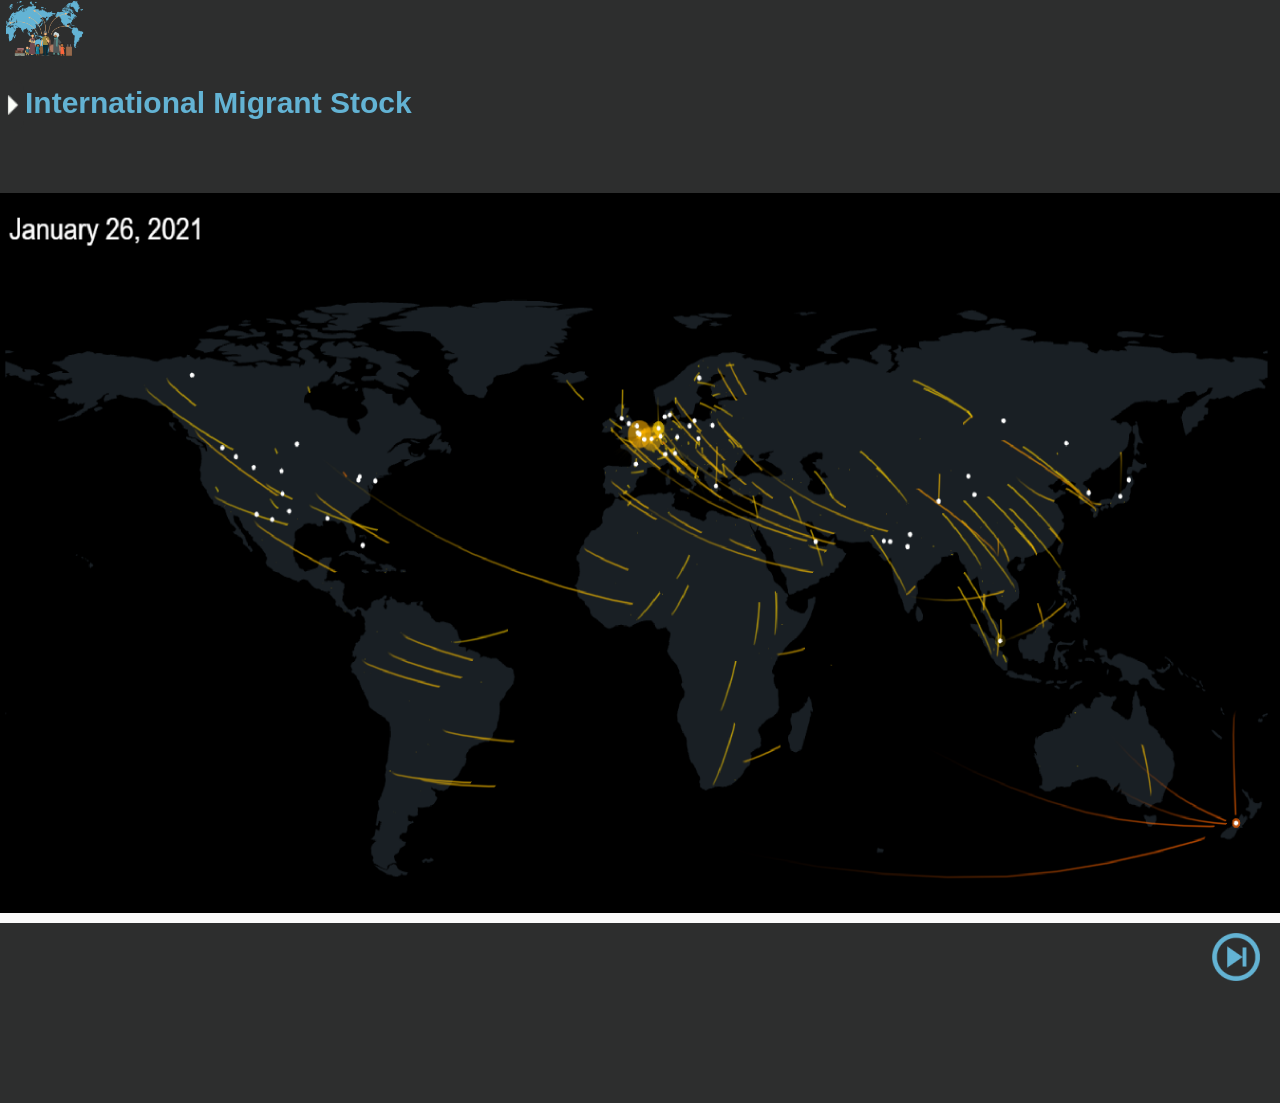
==== index.html @ cf48b449 "Merge branch 'main' of https://github.com/danigit/world_migration_visualization into main" ====
<!DOCTYPE html>
<html lang="it">

    <head>
        <meta charset="UTF-8" />
        <meta name="viewport" content="width=device-width, initial-scale=1.0" />
        <link rel="shortcut icon" href="app/img/browser_logo.png" />
        <title>International Migration</title>

        <!--LOCAL tuvalu CSS-->
        <link rel="stylesheet" href="app/css/home.css" />
        <link rel="stylesheet" href="app/css/custom.css" />
        <link rel="stylesheet" href="app/css/menu.css" />
        <link rel="stylesheet" href="app/css/statistics.css" />
        <link rel="stylesheet" href="app/css/compare.css" />
        <link rel="stylesheet" href="app/css/country.css" />
        <link rel="stylesheet" href="app/css/vendor/angular-material.min.css" />

        <!--CDN'S CSS-->
        <link href="https://fonts.googleapis.com/css?family=Iceberg|Kodchasan|Nova+Cut|Oswald" rel="stylesheet" />

        <!-- D3 -->
        <script src="app/js/vendor/d3.js"></script>
        <script src="app/js/vendor/d3-selection-multi.js"></script>
        <script src="app/js/vendor/topojson.js"></script>

        <!-- OTHER -->
        <link rel="stylesheet" type="text/css" href="node_modules/angularjs-slider/dist/rzslider.css" />
    </head>

    <body ng-app="main">
        <ui-view></ui-view>

        <!--DEFAULT JS-->
        <script src="app/js/vendor/angular.min.js"></script>
        <script src="app/js/vendor/angular-ui-router.min.js"></script>
        <script src="app/js/vendor/angular-material.min.js"></script>
        <script src="app/js/vendor/angular-aria.js"></script>
        <script src="app/js/vendor/angular-animate.js"></script>

        <!--CUSTOM JS-->
        <script src="app/js/configurations.js"></script>
        <script src="app/js/index.js"></script>
        <script src="app/js/directives/radio_buttons.js"></script>
        <script src="app/js/directives/feed.js"></script>
        <script src="app/js/directives/top_countries.js"></script>
        <script src="app/js/services/data_service.js"></script>
        <script src="app/js/services/country_service.js"></script>
        <script src="app/js/controllers/home_controller.js"></script>
        <script src="app/js/controllers/menu_controller.js"></script>
        <script src="app/js/controllers/statistics_controller.js"></script>
        <script src="app/js/controllers/compare_controller.js"></script>
        <script src="app/js/controllers/country_controller.js"></script>
        <script src="app/js/controllers/nav_bar_controller.js"></script>
        <script src="app/resources/lang.js"></script>
        <script src="node_modules/angularjs-slider/dist/rzslider.min.js"></script>
    </body>

</html>
---- app/css/home.css ----
#home-button {
    position: absolute;
    left: 0;
    top: 0;
    z-index: 10;
}

#open-menu-button {
    background-color: #2d2e2e;
    position: absolute;
    left: 0;
    top: 80px;
    border-bottom-right-radius: 10px;
    border-top-right-radius: 10px;
    z-index: 10;
}

#open-menu-button:hover {
    padding-left: 10px;
    padding-right: 10px;
}

#open-menu-icon {
    width: 20px;
    padding: 15px 1px 12px 3px;
}

#home-button-icon {
    width: 20px;
    padding: 15px 1px 12px 3px;
}

.full-height {
    height: 100vh;
}

.feed-container {
    background-color: #707070;
    padding: 10px 20px;
    border-radius: 16px;
    color: white;
    margin-left: 10px;
    font-size: x-large;
    margin-right: 10px;
}

md-sidenav {
    max-width: 2000px !important;
    width: 100% !important;
}
---- app/css/custom.css ----
/******************************************************************
DISPLAY
*******************************************************************/

.hide {
    display: none !important;
}

.display-none {
    display: none;
    -webkit-animation: slide-down 0.5s ease-out;
    -moz-animation: slide-down 0.5s ease-out;
}

.display-flex {
    display: flex;
}

.display-block {
    display: block !important;
}

.position-absolute {
    position: absolute !important;
}

.position-relative {
    position: relative !important;
}

.parent-size {
    width: 100%;
    height: 100%;
}

.min-width-350-px {
    min-width: 350px !important;
}

.max-width-500-px {
    max-width: 500px;
}

.width-0 {
    width: 0;
}

.width-100 {
    width: 100%;
}

.width-90 {
    width: 90%;
}

.width-80 {
    width: 80%;
}

.width-60 {
    width: 60%;
}

.width-15 {
    width: 15%;
}

.width-20 {
    width: 20%;
}

.width-70 {
    width: 70%;
}

.width-30 {
    width: 30%;
}

.width-25 {
    width: 25%;
}

.width-50 {
    width: 50%;
}

.width-30 {
    width: 30%;
}

.height-100 {
    height: 100%;
}

.height-80 {
    height: 80%;
}

.height-20 {
    height: 20%;
}
/******************************************************************
FONTS
*******************************************************************/

.text-center {
    text-align: center !important;
}

.text-bold {
    font-weight: bold;
}

.font-size-medium {
    font-size: medium !important;
}

.font-size-xxx-large {
    font-size: xxx-large;
}

.font-size-x-large {
    font-size: x-large;
}

.font-size-small {
    font-size: small !important;
}

/******************************************************************
MARGINS
*******************************************************************/

.margin-auto {
    margin: auto !important;
}

.margin-none {
    margin: 0 !important;
}

.margin-top-20 {
    margin-top: 20%;
}

.margin-top-15-px {
    margin-top: 15px;
}

.margin-top-20-px {
    margin-top: 20px !important;
}

.margin-top-40-px {
    margin-top: 40px !important;
}

.margin-top-60-px {
    margin-top: 60px !important;
}

.margin-top-10-px {
    margin-top: 10px !important;
}

.margin-right-10-px {
    margin-right: 10px;
}

.margin-right-20-px {
    margin-right: 20px;
}

.margin-right-40-px {
    margin-right: 40px;
}

.margin-right-5 {
    margin-right: 5%;
}

.margin-left-20px {
    margin-left: 20px !important;
}

.margin-left-50-px {
    margin-left: 50px !important;
}

.margin-right-50-px {
    margin-right: 50px !important;
}

.margin-lr-auto {
    margin-left: auto !important;
    margin-right: auto !important;
}

.margin-lr-40-px {
    margin-left: 40px;
    margin-right: 40px;
}

/******************************************************************
MARGINS
*******************************************************************/

.padding-10-px {
    padding: 10px;
}

.padding-left-20px {
    padding-left: 20px;
}

.padding-lr-20-px {
    padding-left: 20px;
    padding-right: 20px;
}

.padding-top-bottom-5px {
    padding: 0 5px 0 5px !important;
}

/******************************************************************
COLOR
*******************************************************************/

.color-white {
    color: #ffffff !important;
}

.color-lightgray {
    color: #b0b0b0 !important;
}

.color-black {
    color: #000000;
}

.color-darkcyan {
    color: #63b3d4 !important;
}

.color-darkgray {
    color: #1d1f1f;
}
/******************************************************************
OTHER
*******************************************************************/

.text-justify {
    text-align: justify;
}

.overflow-x-none {
    overflow-x: unset !important;
}

.overflow-auto {
    overflow: auto !important;
}

.overflow-y-scroll {
    overflow-y: scroll;
}

.cursor-pointer {
    cursor: pointer;
}

.outline-none {
    outline: none;
}

.zindex-0 {
    z-index: 0 !important;
}

.zindex-100 {
    z-index: 100 !important;
}

.position-fixed {
    position: fixed !important;
}

.border-radius-10px {
    border-radius: 10px !important;
}

.border-1 {
    border: 1px solid black !important;
}

.vertical-align-middle {
    vertical-align: middle;
}

.bottom-0 {
    bottom: 0 !important;
}
/******************************************************************
BACKGROUND
*******************************************************************/

.background-gray {
    background-color: #2d2e2e !important;
}

.background-darkteal {
    background-color: #191f24 !important;
}

.background-darkcyan {
    background-color: #0093c4 !important;
}

.background-dark {
    background-color: #000000;
}

.background-white {
    background-color: #ffffff !important;
}

/******************************************************************
POSITION
*******************************************************************/

.clear-float {
    float: none !important;
}

.float-right {
    float: right;
}

.float-left {
    float: left;
}
---- app/css/menu.css ----
.md-track-ticks {
    background-color: #0093c4 !important;
}

.md-sign {
    background-color: #0093c4 !important;
}

.md-sign:after {
    border-top-color: #0093c4 !important;
}

.md-thumb:after {
    background-color: #0093c4 !important;
    border: 1px solid #0093c4;
}

.menu-list-icon {
    width: 15px;
    height: 15px;
}

.search-input {
    width: 100%;
    font-size: large;
    border: none;
    outline: none;
}

.filters-container {
    border: 4px solid #0093c4 !important;
    padding: 10px !important;
    width: 80% !important;
    min-height: 5em;
    margin-bottom: 30px;
}

.menu-divider {
    height: 2px;
    margin: 20px 0 20px 0 !important;
    background-color: #2d2e2e;
    border: 0;
}

.radio-button-class {
    margin: auto !important;
    width: 33% !important;
    border-right: 1px solid black !important;
    color: #000000 !important;
    background-color: #ffffff !important;
    border-radius: 0 !important;
}

.button-clicked {
    color: #ffffff !important;
    background-color: #0093c4 !important;
}

.first-radius {
    border-top-left-radius: 10px !important;
    border-bottom-left-radius: 10px !important;
}

.last-radius {
    border-top-right-radius: 10px !important;
    border-bottom-right-radius: 10px !important;
}

md-select-value {
    color: #0093c4 !important;
    border-bottom: 1px solid #0093c4;
}

#source-selector .md-select-icon {
    background: #191f24 url("../img/search.png") no-repeat 90% 50%;
    color: #191f24;
    text-align: left;
    margin: 0 0 0 0;
}

md-select-value {
    color: #0093c4 !important;
    border-bottom: 1px solid #0093c4 !important;
}

md-select ._md-select-placeholder {
    color: red !important;
}

md-input-container label {
    color: #0093c4 !important;
}

md-select:not([disabled]):focus .md-select-value {
    border-bottom-color: #000;
}

#destination-selector .md-select-icon {
    background: #191f24 url("../img/search.png") no-repeat 90% 50%;
    color: #191f24;
    text-align: left;
    margin: 0 0 0 0;
}

.header-search-box {
    border: none;
    outline: none;
    height: 100%;
    width: 100%;
    padding: 0;
}

.select-header-search-box {
    box-shadow: 0 1px 0 0 rgba(0, 0, 0, 0.1), 0 0 0 0 rgba(0, 0, 0, 0.14),
        0 0 0 0 rgba(0, 0, 0, 0.12);
    padding-left: 16px;
    height: 48px;
    cursor: pointer;
    position: relative;
    display: flex;
    width: auto;
}

.svg-magnitude {
    width: 20%;
    height: 50px;
}

#home-slider .rz-tick-value {
    color: #191f24;
}

#home-slider .rz-tick-legend {
    color: #0093c4;
    transform: rotate(45deg) !important;
}
---- app/css/statistics.css ----
#visualization-type-container .md-select-icon {
    color: #0093c4 !important;
}

#visualization-type-container .md-select-value span {
    font-size: x-large !important;
}
---- app/css/compare.css ----
.vertical-line {
    height: 99%;
    width: 3px;
    background-color: #63b3d4;
}

.compare-search-container {
    width: 25%;
    margin-top: 60px;
}

.compare-search-container .md-select-value span {
    font-size: x-large !important;
}

#compare-selector-left .md-select-icon {
    background: #000000 url("../img/search.png") no-repeat 90% 50%;
    color: #000000;
    text-align: left;
    margin: 0 0 0 0;
}

#compare-selector-right .md-select-icon {
    background: #000000 url("../img/search.png") no-repeat 90% 50%;
    color: #000000;
    text-align: left;
    margin: 0 0 0 0;
}
---- app/css/country.css ----
.country-search-container .md-select-value span {
    font-size: x-large !important;
}

#country-slider .rz-tick-value {
    color: #000000;
}

#country-slider .rz-tick-legend {
    color: #0093c4;
    transform: rotate(45deg) !important;
}
---- node_modules/angularjs-slider/dist/rzslider.css ----
/*! angularjs-slider - v7.0.0 - 
 (c) Rafal Zajac <rzajac@gmail.com>, Valentin Hervieu <valentin@hervi.eu>, Jussi Saarivirta <jusasi@gmail.com>, Angelin Sirbu <angelin.sirbu@gmail.com> - 
 https://github.com/angular-slider/angularjs-slider - 
 2019-02-23 */
.rzslider {
  position: relative;
  display: inline-block;
  width: 100%;
  height: 4px;
  margin: 35px 0 15px 0;
  vertical-align: middle;
  -webkit-user-select: none;
     -moz-user-select: none;
      -ms-user-select: none;
          user-select: none;
}

.rzslider.noanimate * {
  transition: none !important;
}

.rzslider.with-legend {
  margin-bottom: 40px;
}

.rzslider[disabled] {
  cursor: not-allowed;
}

.rzslider[disabled] .rz-pointer {
  cursor: not-allowed;
  background-color: #d8e0f3;
}

.rzslider[disabled] .rz-draggable {
  cursor: not-allowed;
}

.rzslider[disabled] .rz-selection {
  background: #8b91a2;
}

.rzslider[disabled] .rz-tick {
  cursor: not-allowed;
}

.rzslider[disabled] .rz-tick.rz-selected {
  background: #8b91a2;
}

.rzslider span {
  position: absolute;
  display: inline-block;
  white-space: nowrap;
}

.rzslider .rz-base {
  width: 100%;
  height: 100%;
  padding: 0;
}

.rzslider .rz-bar-wrapper {
  left: 0;
  z-index: 1;
  width: 100%;
  height: 32px;
  padding-top: 16px;
  margin-top: -16px;
  box-sizing: border-box;
  transition: all linear 0.3s;
}

.rzslider .rz-draggable {
  cursor: move;
}

.rzslider .rz-bar {
  left: 0;
  z-index: 1;
  width: 100%;
  height: 4px;
  background: #d8e0f3;
  border-radius: 2px;
}

.rzslider .rz-bar-wrapper.rz-transparent .rz-bar {
  background: transparent;
}

.rzslider .rz-bar-wrapper.rz-left-out-selection .rz-bar {
  background: #df002d;
}

.rzslider .rz-bar-wrapper.rz-right-out-selection .rz-bar {
  background: #03a688;
}

.rzslider .rz-selection {
  z-index: 2;
  background: #0db9f0;
  border-radius: 2px;
  transition: background-color linear 0.3s;
}

.rzslider .rz-restricted {
  z-index: 3;
  background: #ff0000;
  border-radius: 2px;
}

.rzslider .rz-pointer {
  top: -14px;
  z-index: 3;
  width: 32px;
  height: 32px;
  cursor: pointer;
  background-color: #0db9f0;
  border-radius: 16px;
  transition: all linear 0.3s;
}

.rzslider .rz-pointer:after {
  position: absolute;
  top: 12px;
  left: 12px;
  width: 8px;
  height: 8px;
  background: #ffffff;
  border-radius: 4px;
  content: '';
}

.rzslider .rz-pointer:hover:after {
  background-color: #ffffff;
}

.rzslider .rz-pointer.rz-active {
  z-index: 4;
}

.rzslider .rz-pointer.rz-active:after {
  background-color: #451aff;
}

.rzslider .rz-bubble {
  bottom: 16px;
  padding: 1px 3px;
  color: #55637d;
  cursor: default;
  transition: all linear 0.3s;
}

.rzslider .rz-bubble.rz-limit {
  color: #55637d;
  transition: none;
}

.rzslider .rz-ticks {
  position: absolute;
  top: -3px;
  left: 0;
  z-index: 1;
  width: 100%;
  height: 0;
  margin: 0;
  list-style: none;
  box-sizing: border-box;
}

.rzslider .rz-ticks-values-under .rz-tick-value {
  top: auto;
  bottom: -32px;
}

.rzslider .rz-tick {
  position: absolute;
  top: 0;
  left: 0;
  width: 10px;
  height: 10px;
  margin-left: 11px;
  text-align: center;
  cursor: pointer;
  background: #d8e0f3;
  border-radius: 50%;
  transition: background-color linear 0.3s;
}

.rzslider .rz-tick.rz-selected {
  background: #0db9f0;
}

.rzslider .rz-tick-value {
  position: absolute;
  top: -30px;
  transform: translate(-50%, 0);
}

.rzslider .rz-tick-legend {
  position: absolute;
  top: 24px;
  max-width: 50px;
  white-space: normal;
  transform: translate(-50%, 0);
}

.rzslider.rz-vertical {
  position: relative;
  width: 4px;
  height: 100%;
  padding: 0;
  margin: 0 20px;
  vertical-align: baseline;
}

.rzslider.rz-vertical .rz-base {
  width: 100%;
  height: 100%;
  padding: 0;
}

.rzslider.rz-vertical .rz-bar-wrapper {
  top: auto;
  left: 0;
  width: 32px;
  height: 100%;
  padding: 0 0 0 16px;
  margin: 0 0 0 -16px;
}

.rzslider.rz-vertical .rz-bar {
  bottom: 0;
  left: auto;
  width: 4px;
  height: 100%;
}

.rzslider.rz-vertical .rz-pointer {
  top: auto;
  bottom: 0;
  left: -14px !important;
}

.rzslider.rz-vertical .rz-bubble {
  bottom: 0;
  left: 16px !important;
  margin-left: 3px;
}

.rzslider.rz-vertical .rz-ticks {
  top: 0;
  left: -3px;
  z-index: 1;
  width: 0;
  height: 100%;
}

.rzslider.rz-vertical .rz-tick {
  margin-top: 11px;
  margin-left: auto;
  vertical-align: middle;
}

.rzslider.rz-vertical .rz-tick-value {
  top: auto;
  left: 24px;
  transform: translate(0, -28%);
}

.rzslider.rz-vertical .rz-tick-legend {
  top: auto;
  right: 24px;
  max-width: none;
  white-space: nowrap;
  transform: translate(0, -28%);
}

.rzslider.rz-vertical .rz-ticks-values-under .rz-tick-value {
  right: 24px;
  bottom: auto;
  left: auto;
}
/*# sourceMappingURL=[data-uri] */
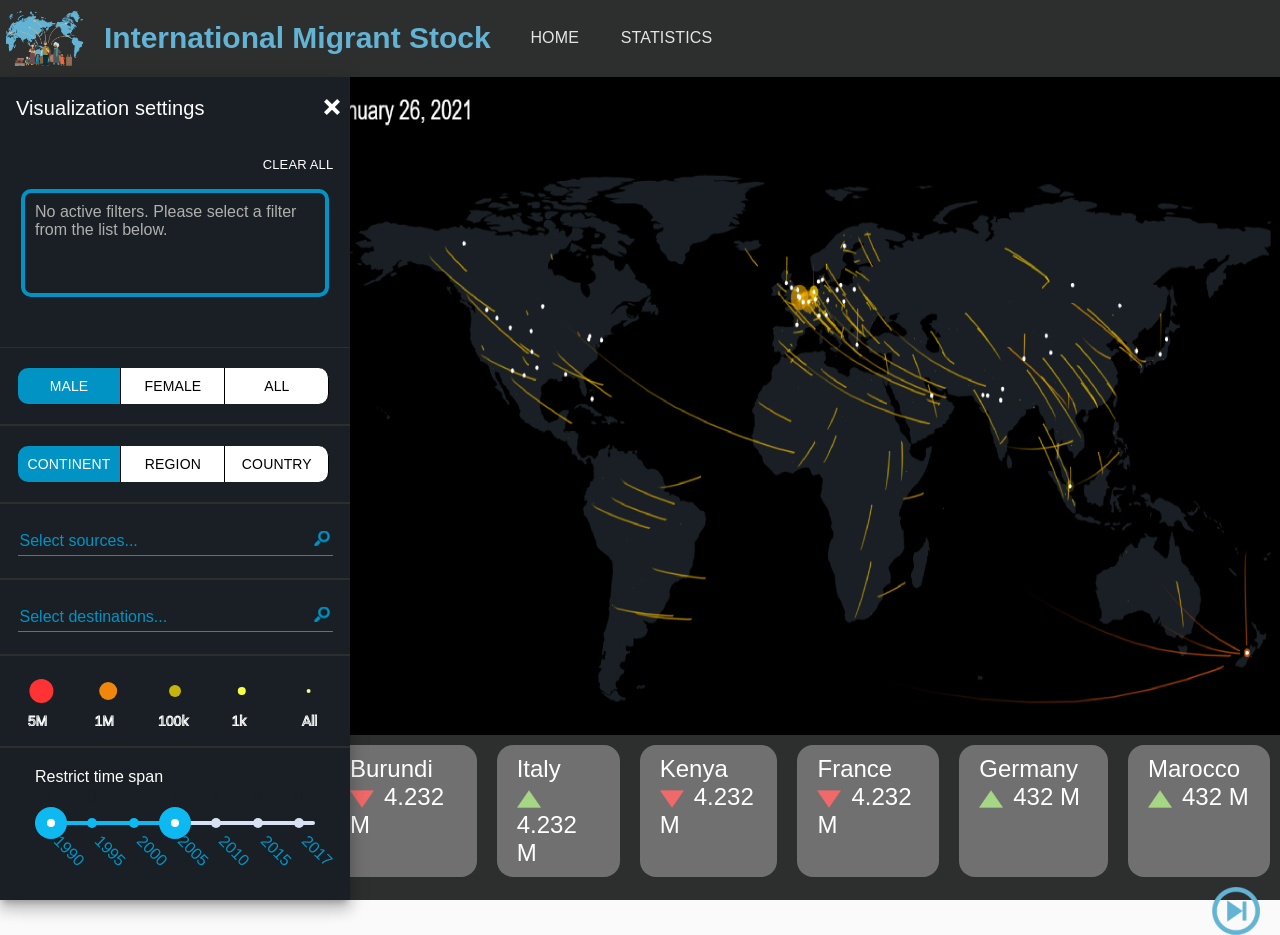
==== commit c02a9789: "Merge branch 'main' of https://github.com/danigit/world_migration_visualization into main" ====
--- a/index.html
+++ b/index.html
@@ -41,11 +41,13 @@
         <!--CUSTOM JS-->
         <script src="app/js/configurations.js"></script>
         <script src="app/js/index.js"></script>
+        <script src="app/js/util/util.js"></script>
         <script src="app/js/directives/radio_buttons.js"></script>
         <script src="app/js/directives/feed.js"></script>
         <script src="app/js/directives/top_countries.js"></script>
+        <script src="app/js/services/country_service.js"></script>
         <script src="app/js/services/data_service.js"></script>
-        <script src="app/js/services/country_service.js"></script>
+        <script src="app/js/services/home_service.js"></script>
         <script src="app/js/controllers/home_controller.js"></script>
         <script src="app/js/controllers/menu_controller.js"></script>
         <script src="app/js/controllers/statistics_controller.js"></script>
--- a/app/css/custom.css
+++ b/app/css/custom.css
@@ -93,6 +93,10 @@
     height: 100%;
 }
 
+.height-95 {
+    height: 95%;
+}
+
 .height-80 {
     height: 80%;
 }
@@ -100,6 +104,11 @@
 .height-20 {
     height: 20%;
 }
+
+.height-5 {
+    height: 5%;
+}
+
 /******************************************************************
 FONTS
 *******************************************************************/
--- a/app/css/compare.css
+++ b/app/css/compare.css
@@ -1,5 +1,5 @@
 .vertical-line {
-    height: 99%;
+    height: 98%;
     width: 3px;
     background-color: #63b3d4;
 }
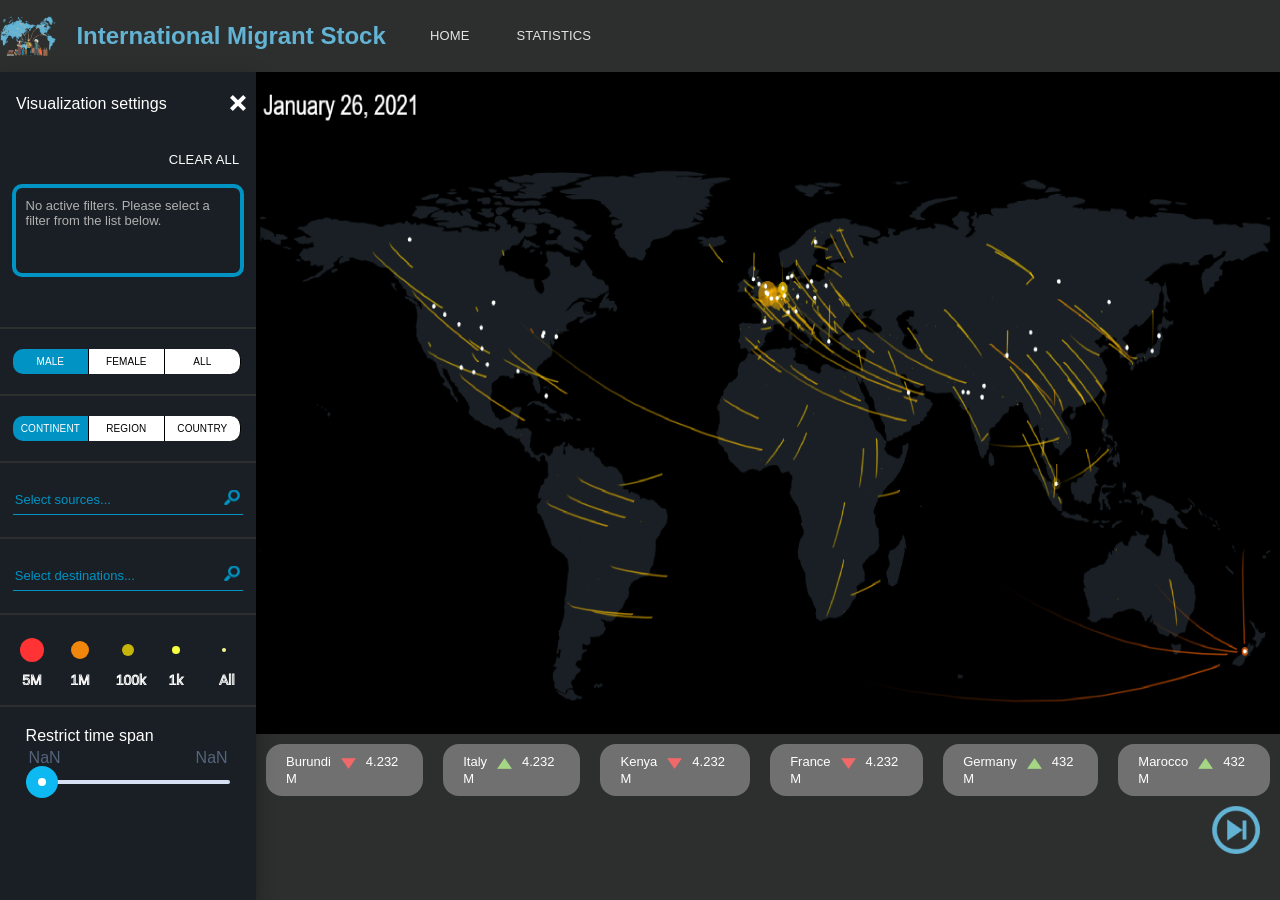
==== commit 334cca82: "Added countries list to dataService" ====
--- a/index.html
+++ b/index.html
@@ -39,6 +39,7 @@
         <script src="app/js/vendor/angular-animate.js"></script>
 
         <!--CUSTOM JS-->
+        <script src="app/js/models/country.js"></script>
         <script src="app/js/configurations.js"></script>
         <script src="app/js/index.js"></script>
         <script src="app/js/util/util.js"></script>
--- a/app/css/home.css
+++ b/app/css/home.css
@@ -9,7 +9,7 @@
     background-color: #2d2e2e;
     position: absolute;
     left: 0;
-    top: 80px;
+    top: 8%;
     border-bottom-right-radius: 10px;
     border-top-right-radius: 10px;
     z-index: 10;
@@ -40,7 +40,7 @@
     border-radius: 16px;
     color: white;
     margin-left: 10px;
-    font-size: x-large;
+    font-size: small;
     margin-right: 10px;
 }
 
--- a/app/css/custom.css
+++ b/app/css/custom.css
@@ -37,10 +37,18 @@
     min-width: 350px !important;
 }
 
+.min-width-250-px {
+    min-width: 250px !important;
+}
+
 .max-width-500-px {
     max-width: 500px;
 }
 
+.max-width-700-px {
+    max-width: 700px;
+}
+
 .width-0 {
     width: 0;
 }
@@ -89,6 +97,14 @@
     width: 30%;
 }
 
+.height-300-px {
+    height: 300px;
+}
+
+.height-450-px {
+    height: 450px;
+}
+
 .height-100 {
     height: 100%;
 }
@@ -125,6 +141,14 @@
     font-size: medium !important;
 }
 
+.font-size-larger {
+    font-size: larger !important;
+}
+
+.font-size-xx-large {
+    font-size: xx-large;
+}
+
 .font-size-xxx-large {
     font-size: xxx-large;
 }
@@ -153,6 +177,10 @@
     margin-top: 20%;
 }
 
+.margin-top-10-px {
+    margin-top: 10px !important;
+}
+
 .margin-top-15-px {
     margin-top: 15px;
 }
@@ -169,8 +197,12 @@
     margin-top: 60px !important;
 }
 
-.margin-top-10-px {
-    margin-top: 10px !important;
+.margin-top-100-px {
+    margin-top: 100px !important;
+}
+
+.margin-top-200-px {
+    margin-top: 200px !important;
 }
 
 .margin-right-10-px {
@@ -223,15 +255,26 @@
     padding-left: 20px;
 }
 
+.padding-left-10px {
+    padding-left: 10px;
+}
+
+.padding-right-30px {
+    padding-right: 30px;
+}
+
 .padding-lr-20-px {
     padding-left: 20px;
     padding-right: 20px;
 }
 
 .padding-top-bottom-5px {
-    padding: 0 5px 0 5px !important;
-}
-
+    padding: 5px 0 5px 0 !important;
+}
+
+.padding-top-bottom-10px {
+    padding: 10px 0 10px 0 !important;
+}
 /******************************************************************
 COLOR
 *******************************************************************/
@@ -349,3 +392,11 @@
 .float-left {
     float: left;
 }
+
+#top-flags-tooltip {
+    position: fixed;
+    padding: 10px;
+    background-color: #2d2e2e;
+    color: #ffffff;
+    z-index: -100;
+}
--- a/app/css/menu.css
+++ b/app/css/menu.css
@@ -22,7 +22,7 @@
 
 .search-input {
     width: 100%;
-    font-size: large;
+    font-size: x-small;
     border: none;
     outline: none;
 }
@@ -45,10 +45,20 @@
 .radio-button-class {
     margin: auto !important;
     width: 33% !important;
+    min-height: 10px !important;
+    min-width: 40px !important;
+    height: 25px;
+    line-height: 25px !important;
+    padding: 0 !important;
+    font-size: x-small !important;
     border-right: 1px solid black !important;
     color: #000000 !important;
     background-color: #ffffff !important;
     border-radius: 0 !important;
+}
+
+.radio-button-group.ng-pristine.ng-untouched.ng-valid.ng-isolate-scope.ng-not-empty.button-clicked {
+    height: 10px;
 }
 
 .button-clicked {
@@ -80,6 +90,7 @@
 
 md-select-value {
     color: #0093c4 !important;
+    font-size: small;
     border-bottom: 1px solid #0093c4 !important;
 }
 
@@ -111,8 +122,7 @@
 }
 
 .select-header-search-box {
-    box-shadow: 0 1px 0 0 rgba(0, 0, 0, 0.1), 0 0 0 0 rgba(0, 0, 0, 0.14),
-        0 0 0 0 rgba(0, 0, 0, 0.12);
+    box-shadow: 0 1px 0 0 rgba(0, 0, 0, 0.1), 0 0 0 0 rgba(0, 0, 0, 0.14), 0 0 0 0 rgba(0, 0, 0, 0.12);
     padding-left: 16px;
     height: 48px;
     cursor: pointer;
@@ -132,5 +142,6 @@
 
 #home-slider .rz-tick-legend {
     color: #0093c4;
+    font-size: small;
     transform: rotate(45deg) !important;
 }
--- a/app/css/statistics.css
+++ b/app/css/statistics.css
@@ -3,5 +3,5 @@
 }
 
 #visualization-type-container .md-select-value span {
-    font-size: x-large !important;
+    font-size: medium !important;
 }
--- a/app/css/compare.css
+++ b/app/css/compare.css
@@ -10,7 +10,7 @@
 }
 
 .compare-search-container .md-select-value span {
-    font-size: x-large !important;
+    font-size: small !important;
 }
 
 #compare-selector-left .md-select-icon {
--- a/app/css/country.css
+++ b/app/css/country.css
@@ -1,5 +1,5 @@
 .country-search-container .md-select-value span {
-    font-size: x-large !important;
+    font-size: small !important;
 }
 
 #country-slider .rz-tick-value {
@@ -8,5 +8,6 @@
 
 #country-slider .rz-tick-legend {
     color: #0093c4;
+    font-size: small;
     transform: rotate(45deg) !important;
 }
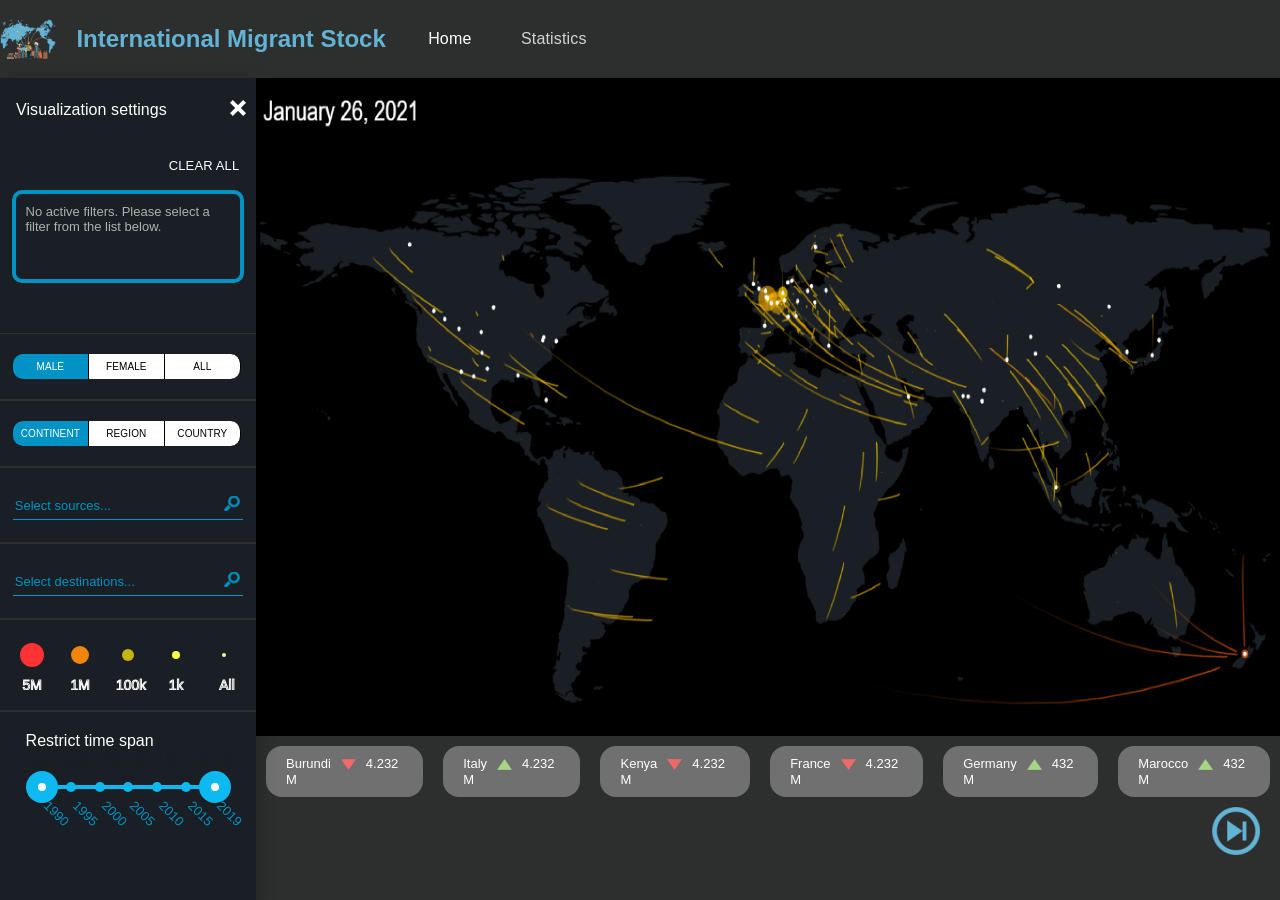
==== commit a3d792a4: "Made Top 5 inward countries" ====
--- a/index.html
+++ b/index.html
@@ -46,8 +46,8 @@
         <script src="app/js/directives/radio_buttons.js"></script>
         <script src="app/js/directives/feed.js"></script>
         <script src="app/js/directives/top_countries.js"></script>
+        <script src="app/js/services/data_service.js"></script>
         <script src="app/js/services/country_service.js"></script>
-        <script src="app/js/services/data_service.js"></script>
         <script src="app/js/services/home_service.js"></script>
         <script src="app/js/controllers/home_controller.js"></script>
         <script src="app/js/controllers/menu_controller.js"></script>
--- a/app/css/custom.css
+++ b/app/css/custom.css
@@ -128,6 +128,9 @@
 /******************************************************************
 FONTS
 *******************************************************************/
+.no-transform {
+    text-transform: none !important;
+}
 
 .text-center {
     text-align: center !important;
@@ -353,6 +356,11 @@
 .bottom-0 {
     bottom: 0 !important;
 }
+
+md-optgroup label {
+    text-transform: none !important;
+}
+
 /******************************************************************
 BACKGROUND
 *******************************************************************/
@@ -389,7 +397,7 @@
     float: right;
 }
 
-.float-left {
+.float-left {   
     float: left;
 }
 
@@ -400,3 +408,15 @@
     color: #ffffff;
     z-index: -100;
 }
+
+/******************************************************************
+Navbar
+*******************************************************************/
+
+.active {
+    color: #ffffff !important;
+}
+
+.inactive {
+    color: #d3d3d3 !important;
+}
--- a/app/css/country.css
+++ b/app/css/country.css
@@ -11,3 +11,16 @@
     font-size: small;
     transform: rotate(45deg) !important;
 }
+
+.label-text {
+    alignment-baseline: middle;
+    font-size: 12px;
+    font-family: arial, helvetica, "sans-serif";
+    fill: #FFFFFF;
+}
+.label-line {
+    stroke-width: 1;
+    stroke: #FFFFFF;
+}
+.label-circle {
+}
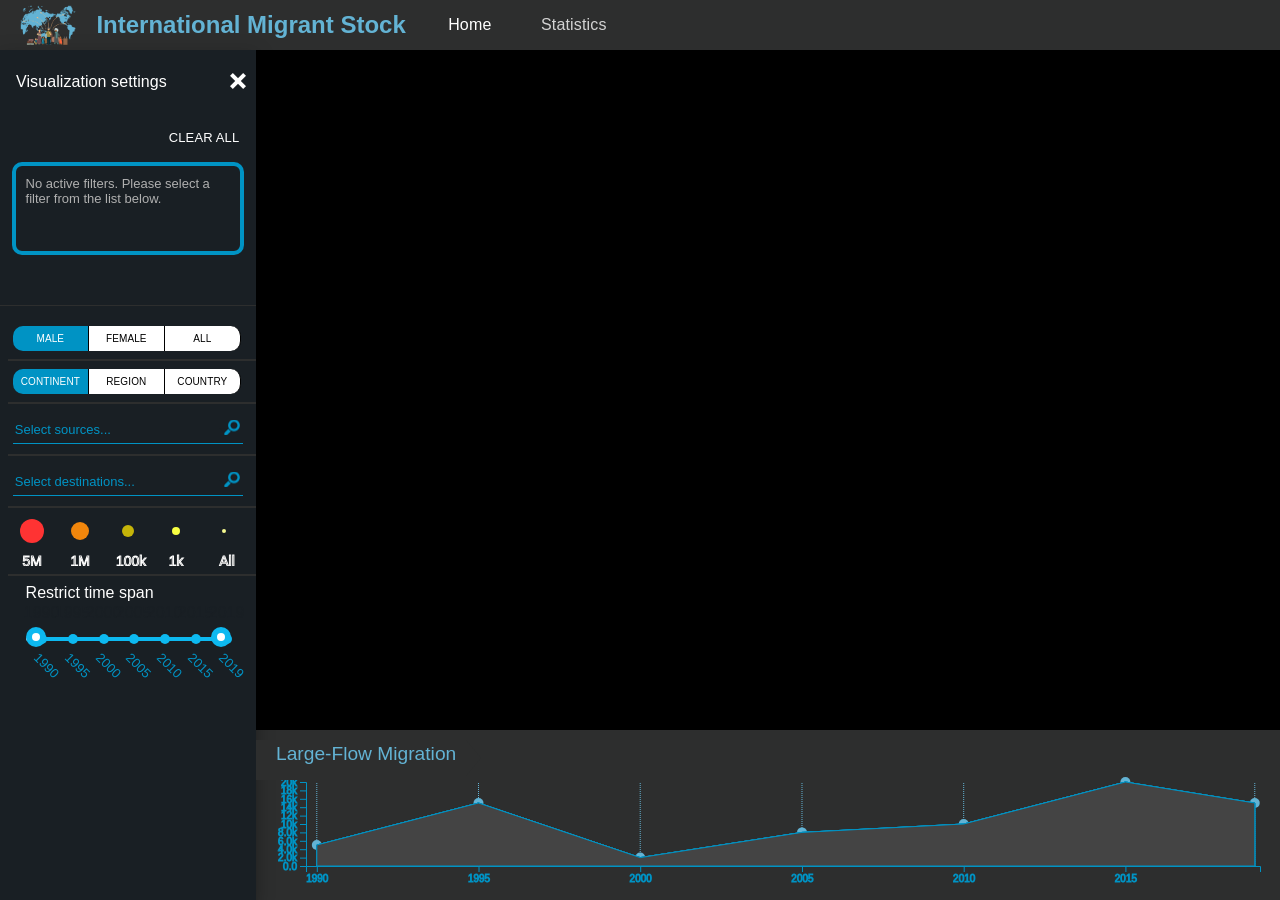
==== commit 70ac3ee8: "COMPARE - fixed the colors visualization for the compare statistics - improved the visualization on " ====
--- a/index.html
+++ b/index.html
@@ -28,7 +28,7 @@
         <link rel="stylesheet" type="text/css" href="node_modules/angularjs-slider/dist/rzslider.css" />
     </head>
 
-    <body ng-app="main">
+    <body ng-app="main" class="background-dark">
         <ui-view></ui-view>
 
         <!--DEFAULT JS-->
--- a/app/css/home.css
+++ b/app/css/home.css
@@ -36,6 +36,7 @@
 
 .feed-container {
     background-color: #707070;
+    height: 15px;
     padding: 10px 20px;
     border-radius: 16px;
     color: white;
@@ -48,3 +49,57 @@
     max-width: 2000px !important;
     width: 100% !important;
 }
+
+.area-chart {
+    fill: #444444;
+    stroke: #0093c4;
+}
+
+.year-circle {
+    fill: #63b3d4;
+    stroke: none;
+}
+
+.year-line {
+    stroke-dasharray: 1 !important;
+    stroke: #63b3d4 !important;
+}
+
+.move-feed {
+    animation: move-right 20s linear infinite;
+    position: fixed;
+    width: 100%;
+    left: 0;
+}
+
+@keyframes move-right {
+    0% {
+        transform: translate(0);
+    }
+    100% {
+        transform: translate(100%);
+    }
+}
+
+.migration-flow-label {
+    position: absolute;
+    left: 0;
+    padding-left: 20px;
+    padding-right: 10px;
+    color: #63b3d4;
+    font-size: larger;
+    height: 40px;
+    line-height: 1.5;
+    z-index: 100;
+}
+
+#triangle-right {
+    position: absolute;
+    width: 0;
+    height: 0;
+    border-top: 18px solid transparent;
+    border-left: 15px solid #2d2e2e;
+    border-bottom: 18px solid transparent;
+    left: 210px;
+    z-index: 100;
+}
--- a/app/css/custom.css
+++ b/app/css/custom.css
@@ -7,7 +7,7 @@
 }
 
 .display-none {
-    display: none;
+    display: none !important;
     -webkit-animation: slide-down 0.5s ease-out;
     -moz-animation: slide-down 0.5s ease-out;
 }
@@ -18,6 +18,10 @@
 
 .display-block {
     display: block !important;
+}
+
+.display-inline-block {
+    display: inline-block;
 }
 
 .position-absolute {
@@ -41,6 +45,18 @@
     min-width: 250px !important;
 }
 
+.min-width-200-px {
+    min-width: 200px !important;
+}
+
+.max-width-1920-px {
+    max-width: 1920px;
+}
+
+.min-width-1520-px {
+    min-width: 1520px;
+}
+
 .max-width-500-px {
     max-width: 500px;
 }
@@ -49,6 +65,22 @@
     max-width: 700px;
 }
 
+.min-height-400-px {
+    min-height: 400px;
+}
+
+.min-height-55-px {
+    min-height: 55px !important;
+}
+
+.min-height-50-px {
+    min-height: 50px !important;
+}
+
+.max-height-700-px {
+    max-height: 700px;
+}
+
 .width-0 {
     width: 0;
 }
@@ -58,21 +90,41 @@
 }
 
 .width-90 {
-    width: 90%;
+    width: 90% !important;
+}
+
+.width-95 {
+    width: 95% !important;
 }
 
 .width-80 {
-    width: 80%;
+    width: 80% !important;
+}
+
+.width-75 {
+    width: 75% !important;
 }
 
 .width-60 {
     width: 60%;
 }
 
+.width-65 {
+    width: 65%;
+}
+
+.width-50 {
+    width: 50% !important;
+}
+
 .width-15 {
     width: 15%;
 }
 
+.width-33 {
+    width: 33%;
+}
+
 .width-20 {
     width: 20%;
 }
@@ -81,40 +133,96 @@
     width: 70%;
 }
 
+.width-40 {
+    width: 40%;
+}
+
 .width-30 {
     width: 30%;
 }
 
 .width-25 {
-    width: 25%;
-}
-
-.width-50 {
-    width: 50%;
-}
-
-.width-30 {
-    width: 30%;
+    width: 25% !important;
+}
+
+.width-1920-px {
+    width: 1920px;
+}
+
+.width-300-px {
+    width: 300px;
+}
+
+.width-340-px {
+    width: 340px !important;
+}
+
+.width-250-px {
+    width: 250px;
+}
+
+.width-200-px {
+    width: 200px;
+}
+
+.width-100-px {
+    width: 100px !important;
+}
+
+.width-80-px {
+    width: 80px !important;
+}
+
+.width-45-px {
+    width: 45px !important;
+}
+
+.width-55-px {
+    width: 55px !important;
+}
+
+.width-30-px {
+    width: 30px !important;
 }
 
 .height-300-px {
     height: 300px;
 }
 
+.height-250-px {
+    height: 250px;
+}
+
+.height-200-px {
+    height: 200px;
+}
+
 .height-450-px {
     height: 450px;
 }
 
+.height-400-px {
+    height: 400px;
+}
+
+.height-350-px {
+    height: 350px;
+}
+
 .height-100 {
     height: 100%;
 }
 
 .height-95 {
-    height: 95%;
+    height: 95% !important;
 }
 
 .height-80 {
-    height: 80%;
+    height: 80% !important;
+}
+
+.height-50 {
+    height: 50%;
 }
 
 .height-20 {
@@ -136,6 +244,14 @@
     text-align: center !important;
 }
 
+.text-right {
+    text-align: right !important;
+}
+
+.text-left {
+    text-align: left !important;
+}
+
 .text-bold {
     font-weight: bold;
 }
@@ -164,6 +280,10 @@
     font-size: small !important;
 }
 
+.font-size-x-small {
+    font-size: x-small !important;
+}
+
 /******************************************************************
 MARGINS
 *******************************************************************/
@@ -196,6 +316,10 @@
     margin-top: 40px !important;
 }
 
+.margin-top-50-px {
+    margin-top: 50px !important;
+}
+
 .margin-top-60-px {
     margin-top: 60px !important;
 }
@@ -208,12 +332,50 @@
     margin-top: 200px !important;
 }
 
+.margin-top-none {
+    margin-top: 0 !important;
+}
+
+.margin-bottom-50-px {
+    margin-bottom: 50px !important;
+}
+
+.margin-bottom-10-px {
+    margin-bottom: 10px !important;
+}
+
+.margin-bottom-5px {
+    margin-bottom: 5px !important;
+}
+
+.margin-bottom-20-px {
+    margin-bottom: 20px !important;
+}
+
+.margin-bottom-none {
+    margin-bottom: 0 !important;
+}
+
+.margin-top-bottom-auto {
+    margin-top: auto !important;
+    margin-bottom: auto !important;
+}
+
+.margin-top-bottom-5-px {
+    margin-top: 5px !important;
+    margin-bottom: 5px !important;
+}
+
+.margin-right-auto {
+    margin-right: auto !important;
+}
+
 .margin-right-10-px {
     margin-right: 10px;
 }
 
 .margin-right-20-px {
-    margin-right: 20px;
+    margin-right: 20px !important;
 }
 
 .margin-right-40-px {
@@ -228,12 +390,24 @@
     margin-left: 20px !important;
 }
 
+.margin-left-25-px {
+    margin-left: 25px !important;
+}
+
+.margin-left-40-px {
+    margin-left: 40px !important;
+}
+
 .margin-left-50-px {
     margin-left: 50px !important;
 }
 
 .margin-right-50-px {
     margin-right: 50px !important;
+}
+
+.margin-right-25-px {
+    margin-right: 25px !important;
 }
 
 .margin-lr-auto {
@@ -246,6 +420,11 @@
     margin-right: 40px;
 }
 
+.margin-lr-20-px {
+    margin-left: 20px !important;
+    margin-right: 20px !important;
+}
+
 /******************************************************************
 MARGINS
 *******************************************************************/
@@ -254,12 +433,24 @@
     padding: 10px;
 }
 
+.padding-5-px {
+    padding: 5px;
+}
+
+.padding-3-px {
+    padding: 3px;
+}
+
+.padding-left-30px {
+    padding-left: 30px;
+}
+
 .padding-left-20px {
     padding-left: 20px;
 }
 
 .padding-left-10px {
-    padding-left: 10px;
+    padding-left: 10px !important;
 }
 
 .padding-right-30px {
@@ -271,10 +462,29 @@
     padding-right: 20px;
 }
 
+.padding-lr-5-px {
+    padding-left: 5px;
+    padding-right: 5px;
+}
+
+.padding-lr-40-px {
+    padding-left: 40px;
+    padding-right: 40px;
+}
+
+.padding-bottom-5px {
+    padding-bottom: 5px !important;
+}
+
 .padding-top-bottom-5px {
     padding: 5px 0 5px 0 !important;
 }
 
+.padding-top-bottom-3-px {
+    padding-top: 3px;
+    padding-bottom: 3px;
+}
+
 .padding-top-bottom-10px {
     padding: 10px 0 10px 0 !important;
 }
@@ -286,6 +496,27 @@
     color: #ffffff !important;
 }
 
+.color-orange {
+    color: #ff9316 !important;
+}
+
+.color-orange-small {
+    color: #ff9316 !important;
+    font-size: 10px;
+}
+
+.color-violet {
+    color: #8338ec;
+}
+
+.color-green {
+    color: #7dcf5a;
+}
+
+.color-red {
+    color: #fa606b;
+}
+
 .color-lightgray {
     color: #b0b0b0 !important;
 }
@@ -317,6 +548,10 @@
     overflow: auto !important;
 }
 
+.overflow-hidden {
+    overflow: hidden !important;
+}
+
 .overflow-y-scroll {
     overflow-y: scroll;
 }
@@ -341,14 +576,32 @@
     position: fixed !important;
 }
 
+.border-left-radius-5-px {
+    border-top-left-radius: 5px;
+    border-bottom-left-radius: 5px;
+}
+
+.border-right-radius-5-px {
+    border-top-right-radius: 5px;
+    border-bottom-right-radius: 5px;
+}
+
 .border-radius-10px {
     border-radius: 10px !important;
 }
 
+.border-radius-5-px {
+    border-radius: 5px !important;
+}
+
 .border-1 {
     border: 1px solid black !important;
 }
 
+.border-right-1-gray {
+    border-right: 1px solid #2d2e2e;
+}
+
 .vertical-align-middle {
     vertical-align: middle;
 }
@@ -369,6 +622,14 @@
     background-color: #2d2e2e !important;
 }
 
+.background-gray-transparent {
+    background-color: #2d2e2e1c !important;
+}
+
+.background-darkgray {
+    background-color: #0a0a0a !important;
+}
+
 .background-darkteal {
     background-color: #191f24 !important;
 }
@@ -397,16 +658,16 @@
     float: right;
 }
 
-.float-left {   
+.float-left {
     float: left;
 }
 
 #top-flags-tooltip {
     position: fixed;
+    pointer-events: none;
     padding: 10px;
     background-color: #2d2e2e;
     color: #ffffff;
-    z-index: -100;
 }
 
 /******************************************************************
@@ -420,3 +681,57 @@
 .inactive {
     color: #d3d3d3 !important;
 }
+
+.rzslider .rz-pointer {
+    top: -10px !important;
+    width: 20px !important;
+    height: 20px !important;
+}
+
+.rzslider .rz-pointer:after {
+    top: 6px !important;
+    left: 6px !important;
+}
+
+.rzslider .rz-tick-legend {
+    left: -5px !important;
+}
+
+.axis-dark-cyan line {
+    stroke: #0093c4;
+}
+
+.axis-dark-cyan path {
+    stroke: #0093c4;
+}
+
+.axis-dark-cyan text {
+    stroke: #0093c4;
+}
+
+.box-shadow-dark-gray {
+    box-shadow: 0px 0px 13px #1d1f1f;
+}
+
+.grid-lines path {
+    stroke: #0093c4;
+}
+
+.grid-lines text {
+    stroke: #0093c4;
+}
+
+.grid-lines line {
+    stroke: white;
+    opacity: 0.1 !important;
+}
+
+.left-line-chart-class {
+    stroke: #1f78b4;
+    stroke-width: 2.5;
+}
+
+.right-line-chart-class {
+    stroke: #a6cee3;
+    stroke-width: 2.5;
+}
--- a/app/css/menu.css
+++ b/app/css/menu.css
@@ -37,7 +37,7 @@
 
 .menu-divider {
     height: 2px;
-    margin: 20px 0 20px 0 !important;
+    margin: 20px 0 20px 0;
     background-color: #2d2e2e;
     border: 0;
 }
@@ -123,10 +123,10 @@
 
 .select-header-search-box {
     box-shadow: 0 1px 0 0 rgba(0, 0, 0, 0.1), 0 0 0 0 rgba(0, 0, 0, 0.14), 0 0 0 0 rgba(0, 0, 0, 0.12);
-    padding-left: 16px;
     height: 48px;
+    width: 100% !important;
     cursor: pointer;
-    position: relative;
+    position: fixed;
     display: flex;
     width: auto;
 }
--- a/app/css/statistics.css
+++ b/app/css/statistics.css
@@ -5,3 +5,14 @@
 #visualization-type-container .md-select-value span {
     font-size: medium !important;
 }
+
+.countries-home {
+    stroke: #000000;
+    fill: #b0b0b0;
+}
+
+.graticule {
+    stroke: #b0b0b0;
+    stroke-width: 0.33px;
+    fill: none;
+}
--- a/app/css/compare.css
+++ b/app/css/compare.css
@@ -26,3 +26,13 @@
     text-align: left;
     margin: 0 0 0 0;
 }
+
+.test {
+    position: absolute;
+    right: 37%;
+    top: 200px;
+}
+
+#compare-info-group .md-button {
+    width: 100px !important;
+}
--- a/app/css/country.css
+++ b/app/css/country.css
@@ -16,11 +16,62 @@
     alignment-baseline: middle;
     font-size: 12px;
     font-family: arial, helvetica, "sans-serif";
-    fill: #FFFFFF;
+    fill: #ffffff;
 }
 .label-line {
     stroke-width: 1;
-    stroke: #FFFFFF;
+    stroke: #ffffff;
 }
+
 .label-circle {
 }
+
+.country-linechart {
+    fill:white !important;
+    width:100% !important;
+    height:100% !important;
+}
+
+.country-linechart-path {
+    stroke: rgb(31, 120, 180);
+    fill: None;
+    stroke-width: 3px;
+    stroke-linejoin: round;
+    /*stroke-miterlimit: 2;*/
+    stroke-linecap: round;
+}
+
+.legend {
+    font-size: 16px;
+    text-anchor: middle;
+    color:white;
+    fill:white;
+}
+
+.country-image-thumbnail {
+    width: 45px;
+    height: 25px;
+    object-fit: contain;
+    margin: auto;
+}
+
+/* Immigration by age stacked barchart */
+.axis path,
+.axis line,
+.axis text {
+    fill: none;
+    stroke: #63b3d4;
+    stroke-width: 0.5px;
+    shape-rendering: crispEdges;
+}
+
+.bar {
+    fill: steelblue;
+}
+
+.x.axis path {
+    display: none;
+}
+
+.y.axis path {
+}
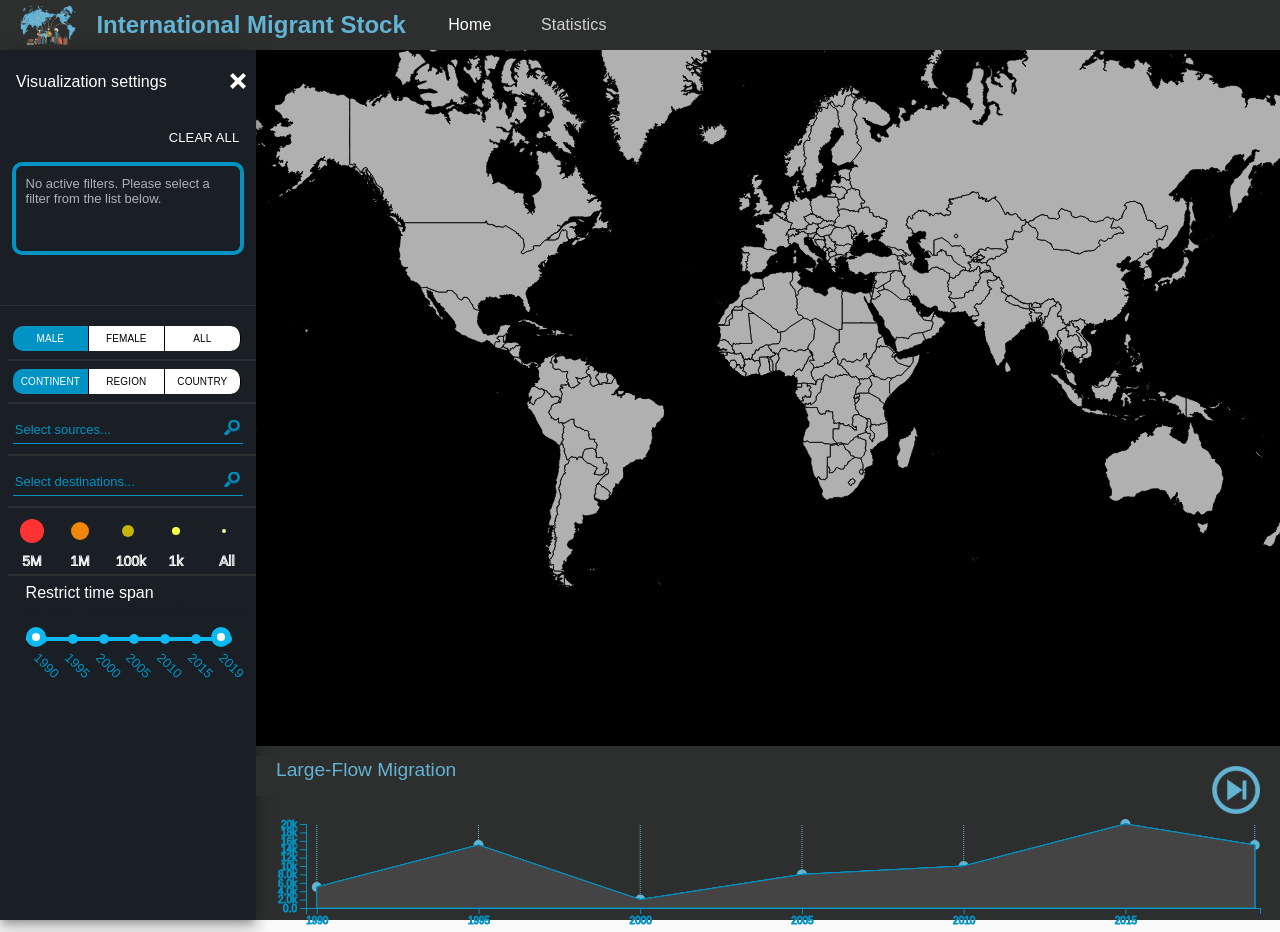
==== commit 9dfe2748: "HOME - added codepen migration arcs example" ====
--- a/index.html
+++ b/index.html
@@ -23,6 +23,7 @@
         <script src="app/js/vendor/d3.js"></script>
         <script src="app/js/vendor/d3-selection-multi.js"></script>
         <script src="app/js/vendor/topojson.js"></script>
+        <script src="http://d3js.org/d3.geo.projection.v0.js"></script>
 
         <!-- OTHER -->
         <link rel="stylesheet" type="text/css" href="node_modules/angularjs-slider/dist/rzslider.css" />
--- a/app/css/custom.css
+++ b/app/css/custom.css
@@ -260,6 +260,10 @@
     font-size: medium !important;
 }
 
+.font-size-large {
+    font-size: large !important;
+}
+
 .font-size-larger {
     font-size: larger !important;
 }
@@ -298,6 +302,10 @@
 
 .margin-top-20 {
     margin-top: 20%;
+}
+
+.margin-top-5-px {
+    margin-top: 5px !important;
 }
 
 .margin-top-10-px {
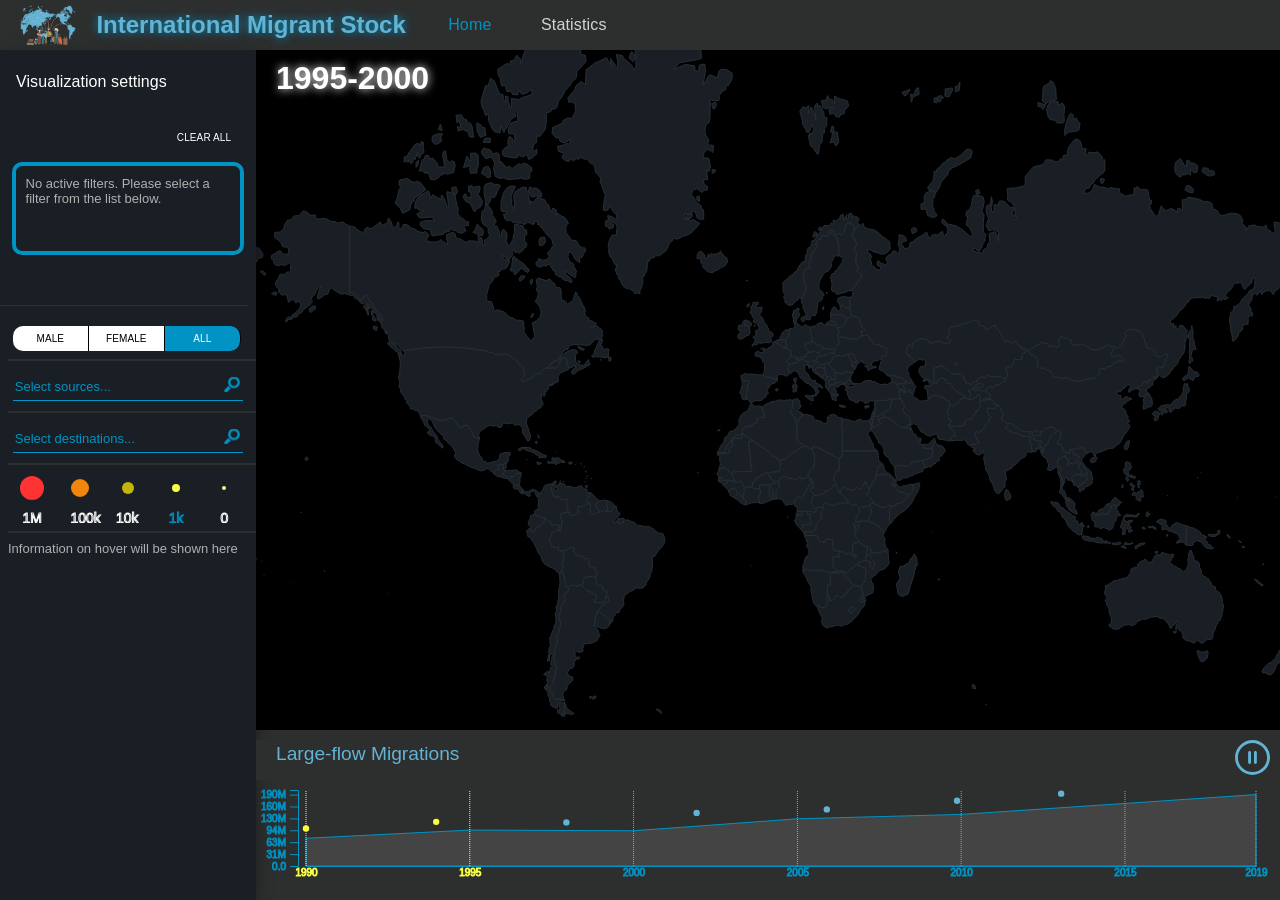
==== commit 325c24ee: "REFACTORING - refactored the statistics.html, statistics_controller.js, data_service.js, utils.js" ====
--- a/index.html
+++ b/index.html
@@ -49,7 +49,6 @@
         <script src="app/js/directives/top_countries.js"></script>
         <script src="app/js/services/data_service.js"></script>
         <script src="app/js/services/country_service.js"></script>
-        <script src="app/js/services/home_service.js"></script>
         <script src="app/js/controllers/home_controller.js"></script>
         <script src="app/js/controllers/menu_controller.js"></script>
         <script src="app/js/controllers/statistics_controller.js"></script>
--- a/app/css/home.css
+++ b/app/css/home.css
@@ -50,6 +50,14 @@
     width: 100% !important;
 }
 
+.highlight-fill {
+    fill: #f8ff42 !important;
+}
+
+.highlight-stroke {
+    stroke: #f8ff42 !important;
+}
+
 .area-chart {
     fill: #444444;
     stroke: #0093c4;
@@ -62,13 +70,13 @@
 
 .year-line {
     stroke-dasharray: 1 !important;
-    stroke: #63b3d4 !important;
+    stroke: #63b3d4;
 }
 
 .move-feed {
-    animation: move-right 20s linear infinite;
+    animation: move-right 30s linear infinite;
     position: fixed;
-    width: 100%;
+    width: 200%;
     left: 0;
 }
 
@@ -85,7 +93,7 @@
     position: absolute;
     left: 0;
     padding-left: 20px;
-    padding-right: 10px;
+    padding-right: 16px;
     color: #63b3d4;
     font-size: larger;
     height: 40px;
--- a/app/css/custom.css
+++ b/app/css/custom.css
@@ -77,6 +77,10 @@
     min-height: 50px !important;
 }
 
+.max-height-150-px {
+    max-height: 150px;
+}
+
 .max-height-700-px {
     max-height: 700px;
 }
@@ -161,6 +165,13 @@
     width: 250px;
 }
 
+.width-220-px {
+    width: 220px;
+}
+
+.width-210-px {
+    width: 210px;
+}
 .width-200-px {
     width: 200px;
 }
@@ -169,6 +180,10 @@
     width: 100px !important;
 }
 
+.width-150-px {
+    width: 150px !important;
+}
+
 .width-80-px {
     width: 80px !important;
 }
@@ -177,8 +192,16 @@
     width: 45px !important;
 }
 
+.width-35-px {
+    width: 35px !important;
+}
+
 .width-55-px {
     width: 55px !important;
+}
+
+.width-60-px {
+    width: 60px !important;
 }
 
 .width-30-px {
@@ -284,6 +307,10 @@
     font-size: small !important;
 }
 
+.font-size-10px {
+    font-size: 10px !important;
+}
+
 .font-size-x-small {
     font-size: x-small !important;
 }
@@ -308,6 +335,10 @@
     margin-top: 5px !important;
 }
 
+.margin-top-3-px {
+    margin-top: 3px !important;
+}
+
 .margin-top-10-px {
     margin-top: 10px !important;
 }
@@ -414,6 +445,10 @@
     margin-right: 50px !important;
 }
 
+.margin-right-5-px {
+    margin-right: 5px !important;
+}
+
 .margin-right-25-px {
     margin-right: 25px !important;
 }
@@ -465,6 +500,14 @@
     padding-right: 30px;
 }
 
+.padding-right-5px {
+    padding-right: 5px !important;
+}
+
+.padding-right-10px {
+    padding-right: 10px !important;
+}
+
 .padding-lr-20-px {
     padding-left: 20px;
     padding-right: 20px;
@@ -475,6 +518,11 @@
     padding-right: 5px;
 }
 
+.padding-lr-10-px {
+    padding-left: 10px;
+    padding-right: 10px;
+}
+
 .padding-lr-40-px {
     padding-left: 40px;
     padding-right: 40px;
@@ -580,6 +628,10 @@
     z-index: 100 !important;
 }
 
+.zindex-1000 {
+    z-index: 1000 !important;
+}
+
 .position-fixed {
     position: fixed !important;
 }
@@ -606,6 +658,10 @@
     border: 1px solid black !important;
 }
 
+.border-1-gray {
+    border: 1px solid #2d2e2e !important;
+}
+
 .border-right-1-gray {
     border-right: 1px solid #2d2e2e;
 }
@@ -614,8 +670,16 @@
     vertical-align: middle;
 }
 
+.top-5-px {
+    top: 5px;
+}
+
 .bottom-0 {
     bottom: 0 !important;
+}
+
+.right-0 {
+    right: 0;
 }
 
 md-optgroup label {
@@ -683,7 +747,7 @@
 *******************************************************************/
 
 .active {
-    color: #ffffff !important;
+    color: #0093c4!important;
 }
 
 .inactive {
@@ -743,3 +807,33 @@
     stroke: #a6cee3;
     stroke-width: 2.5;
 }
+
+.pointer {
+    cursor: pointer;
+}
+
+md-chip {
+    color: gray:important;
+    width: 100%;
+}
+
+.md-chip-content {
+    width: 100%;
+}
+
+md-chip:hover {
+    background-color: #fa606b;
+}
+
+md-chip.md-focused {
+    background: #e0e0e0 !important;
+    color: grey!important;
+}
+
+.text-glow{
+    text-shadow: 0 0 10px #0093c4;
+}
+
+.text-glow-white{
+    text-shadow: 0 0 10px #FFFFFF;
+}
--- a/app/css/menu.css
+++ b/app/css/menu.css
@@ -36,6 +36,7 @@
 }
 
 .menu-divider {
+    width: 97% !important;
     height: 2px;
     margin: 20px 0 20px 0;
     background-color: #2d2e2e;
--- a/app/css/statistics.css
+++ b/app/css/statistics.css
@@ -7,8 +7,8 @@
 }
 
 .countries-home {
-    stroke: #000000;
-    fill: #b0b0b0;
+    stroke: #000000 !important;
+    fill: #b0b0b0 !important;
 }
 
 .graticule {
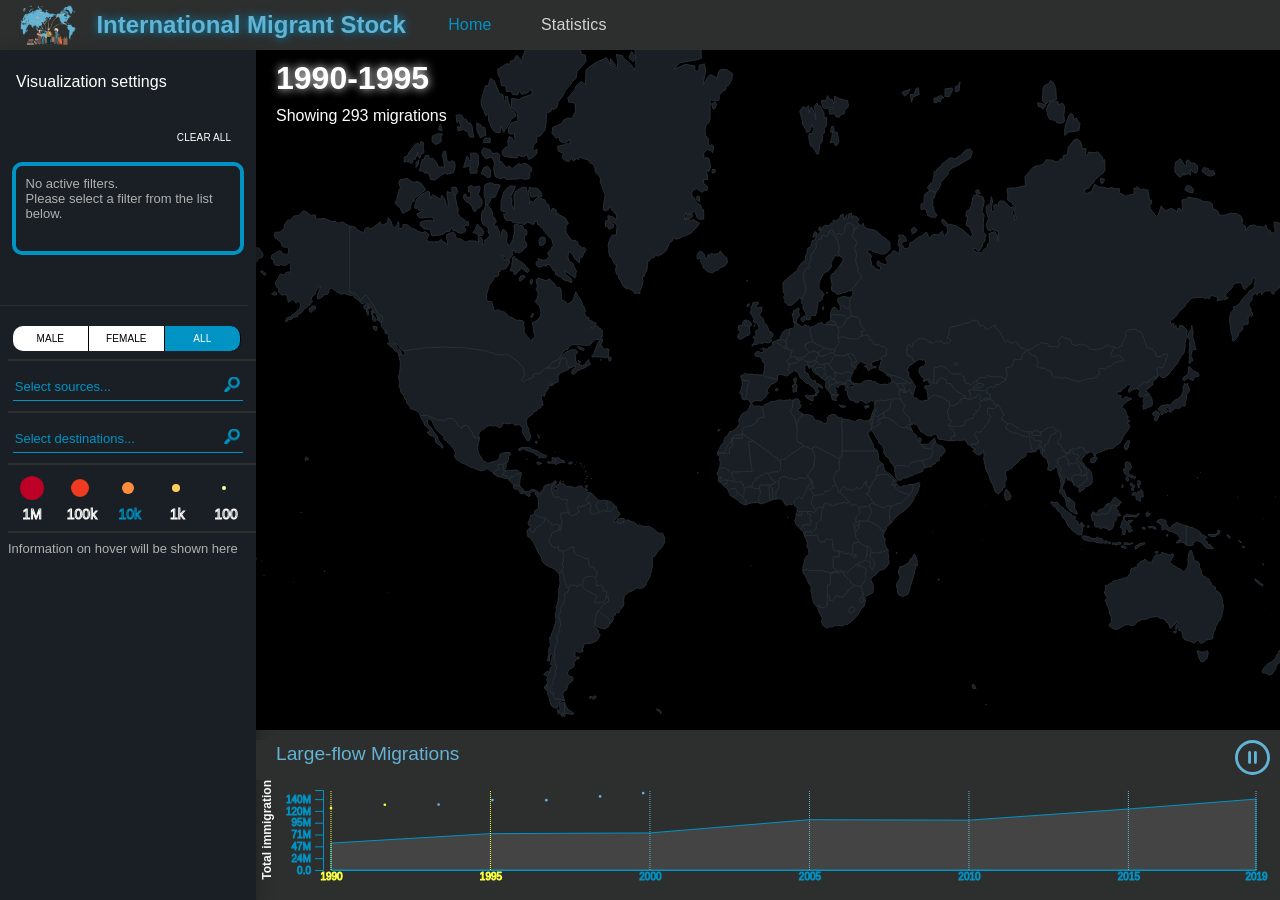
==== commit f9a348ca: "Fixed chips lifecycle, unified sources/destinations filter logic and removed arcs' onClick listeners" ====
--- a/index.html
+++ b/index.html
@@ -7,7 +7,7 @@
         <link rel="shortcut icon" href="app/img/browser_logo.png" />
         <title>International Migration</title>
 
-        <!--LOCAL tuvalu CSS-->
+        <!--LOCAL CSS-->
         <link rel="stylesheet" href="app/css/home.css" />
         <link rel="stylesheet" href="app/css/custom.css" />
         <link rel="stylesheet" href="app/css/menu.css" />
@@ -23,7 +23,6 @@
         <script src="app/js/vendor/d3.js"></script>
         <script src="app/js/vendor/d3-selection-multi.js"></script>
         <script src="app/js/vendor/topojson.js"></script>
-        <script src="http://d3js.org/d3.geo.projection.v0.js"></script>
 
         <!-- OTHER -->
         <link rel="stylesheet" type="text/css" href="node_modules/angularjs-slider/dist/rzslider.css" />
@@ -50,7 +49,6 @@
         <script src="app/js/services/data_service.js"></script>
         <script src="app/js/services/country_service.js"></script>
         <script src="app/js/controllers/home_controller.js"></script>
-        <script src="app/js/controllers/menu_controller.js"></script>
         <script src="app/js/controllers/statistics_controller.js"></script>
         <script src="app/js/controllers/compare_controller.js"></script>
         <script src="app/js/controllers/country_controller.js"></script>
--- a/app/css/home.css
+++ b/app/css/home.css
@@ -111,3 +111,8 @@
     left: 210px;
     z-index: 100;
 }
+
+#label-y-axis {
+    font-size: 12px  !important;
+    text-anchor: end !important;
+}
--- a/app/css/custom.css
+++ b/app/css/custom.css
@@ -575,6 +575,10 @@
 
 .color-lightgray {
     color: #b0b0b0 !important;
+}
+
+.color-gray {
+    color: gray !important;
 }
 
 .color-black {
@@ -747,7 +751,7 @@
 *******************************************************************/
 
 .active {
-    color: #0093c4!important;
+    color: #0093c4 !important;
 }
 
 .inactive {
@@ -813,7 +817,7 @@
 }
 
 md-chip {
-    color: gray:important;
+    color: gray !important;
     width: 100%;
 }
 
@@ -823,17 +827,18 @@
 
 md-chip:hover {
     background-color: #fa606b;
+    color: white !important;
 }
 
 md-chip.md-focused {
     background: #e0e0e0 !important;
-    color: grey!important;
-}
-
-.text-glow{
+    color: grey !important;
+}
+
+.text-glow {
     text-shadow: 0 0 10px #0093c4;
 }
 
-.text-glow-white{
-    text-shadow: 0 0 10px #FFFFFF;
-}
+.text-glow-white {
+    text-shadow: 0 0 10px #ffffff;
+}
--- a/app/css/menu.css
+++ b/app/css/menu.css
@@ -95,6 +95,10 @@
     border-bottom: 1px solid #0093c4 !important;
 }
 
+md-chips input {
+    display: none !important;
+}
+
 md-select ._md-select-placeholder {
     color: red !important;
 }
--- a/app/css/country.css
+++ b/app/css/country.css
@@ -44,8 +44,8 @@
 .legend {
     font-size: 16px;
     text-anchor: middle;
-    color:white;
-    fill:white;
+    color: white;
+    fill:  white;
 }
 
 .country-image-thumbnail {
